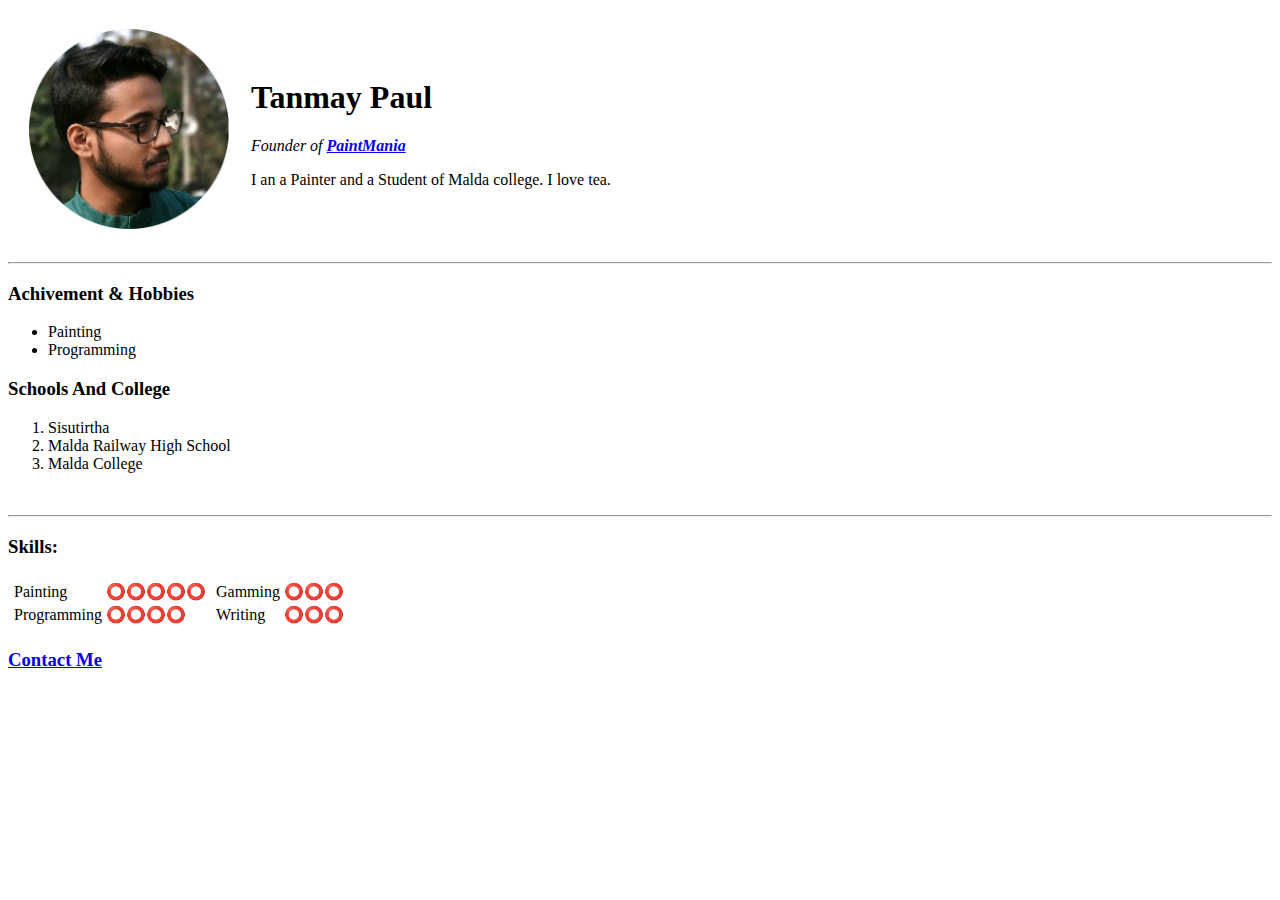
==== index.html @ 25acf755 "Add initial cv files" ====
<!DOCTYPE html>
<html lang="en">

<head>
  <meta charset="UTF-8">
  <meta name="viewport" content="width=device-width, initial-scale=1.0">
  <title>Tanmay's Personal Website</title>
</head>

<body>
  <table cellspacing="20">
    <tr>
      <td><img src="ProfilePicture.png" alt="ProfilePicture" width="200" height="200"></td>
      <td>
        <h1>Tanmay Paul</h1>
        <p><em>Founder of <strong><a href="https://www.facebook.com/Paint-Mania-1539037423063911/?ref=br_rs">PaintMania</a></strong></em></p>
        <p>I an a Painter and a Student of Malda college. I love tea.</p>
      </td>
    </tr>
  </table>
  <hr>
  <h3> Achivement & Hobbies </h3>
  <ul>
    <li>Painting</li>
    <li>Programming</li>
  </ul>
  <h3>Schools And College</h3>
  <ol>
    <li>Sisutirtha</li>
    <li>Malda Railway High School</li>
    <li>Malda College</li>
  </ol>
  <br>

  <hr>
  <h3>Skills:</h3>


  <table>
      <td>
        <table >
          <tr>
            <td>Painting</td>
            <td>⭕⭕⭕⭕⭕</td>
          </tr>

          <tr>
            <td>Programming</td>
            <td>⭕⭕⭕⭕</td>
          </tr>
        </table>
      </td>

      <td>
            <table >
              <tr>
                <td>Gamming</td>
                <td>⭕⭕⭕</td>
              </tr>

              <tr>
                <td>Writing</td>
                <td>⭕⭕⭕</td>
              </tr>
            </table>
      </td>

  </table>

  <h3><a href="/home/tanmay/Documents/Web Development/HTML-Personal Site/Contact.html">Contact Me</a></h3>
</body>

</html>
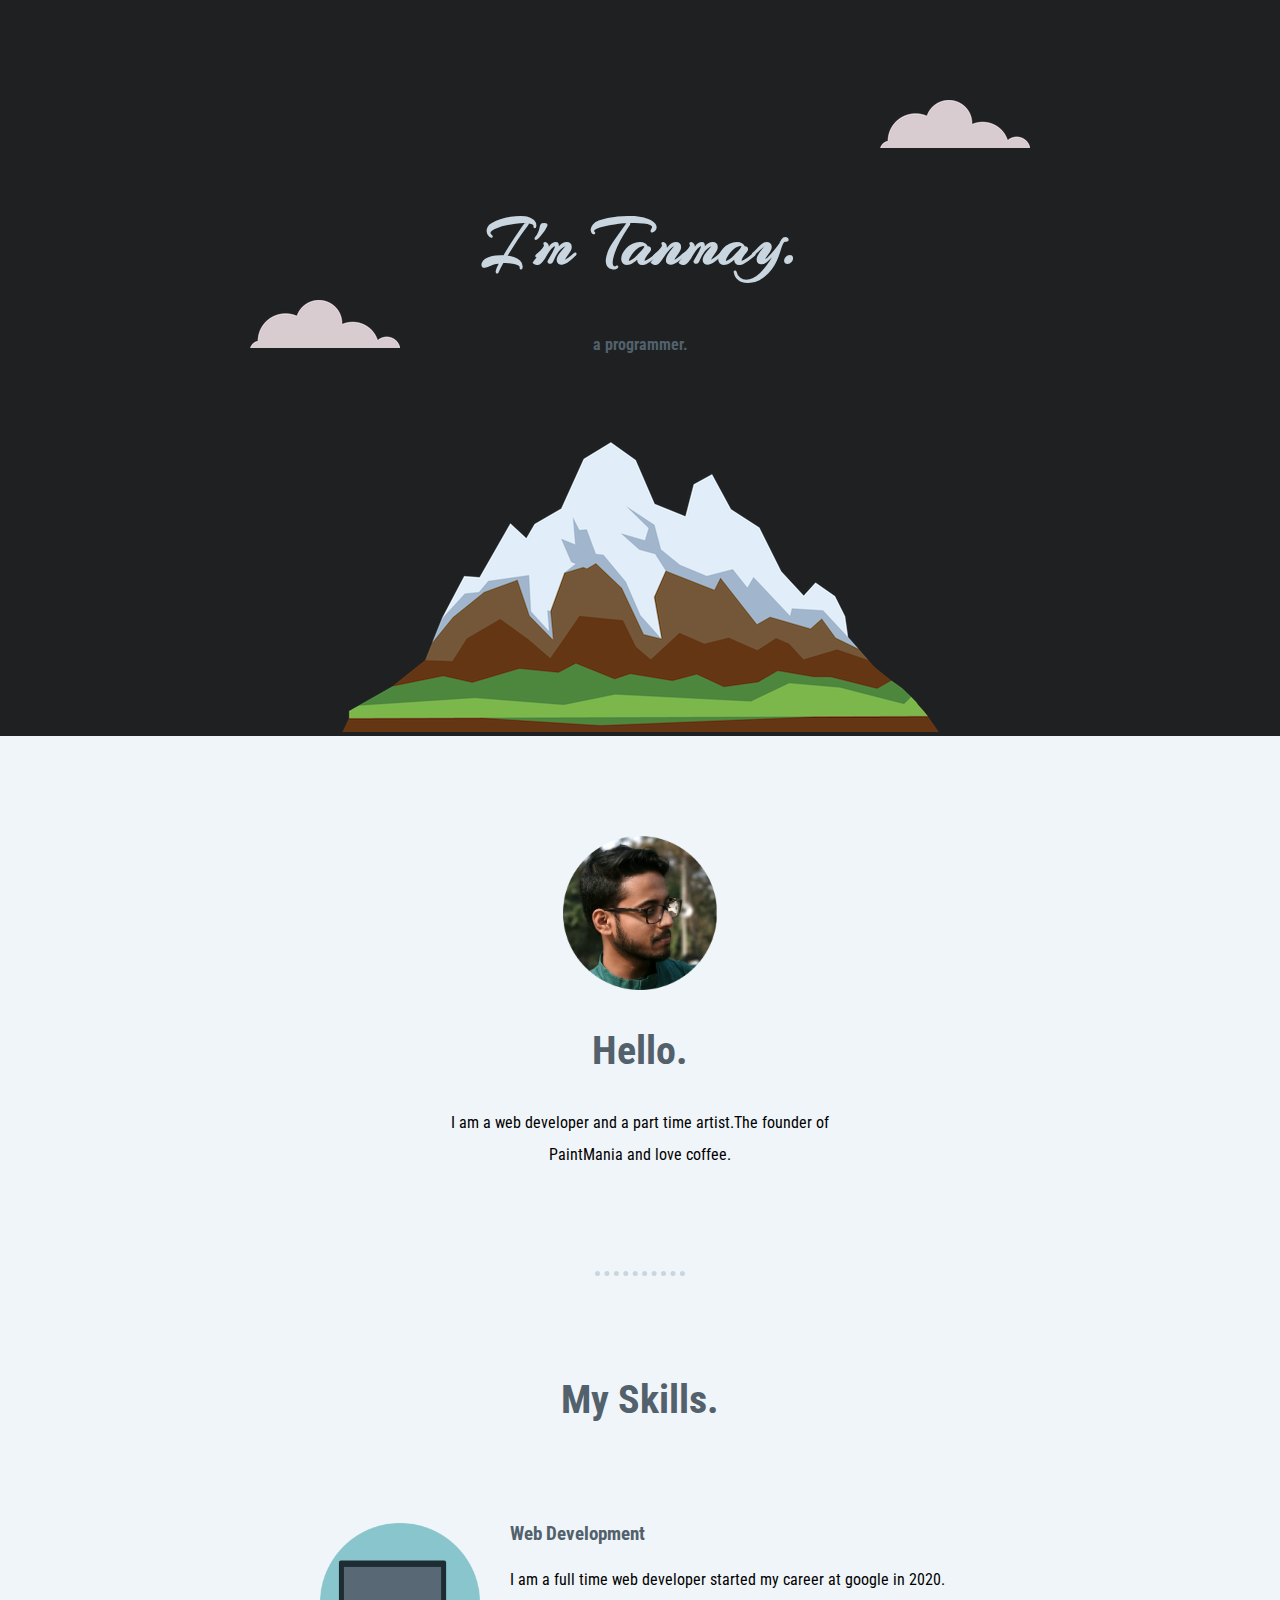
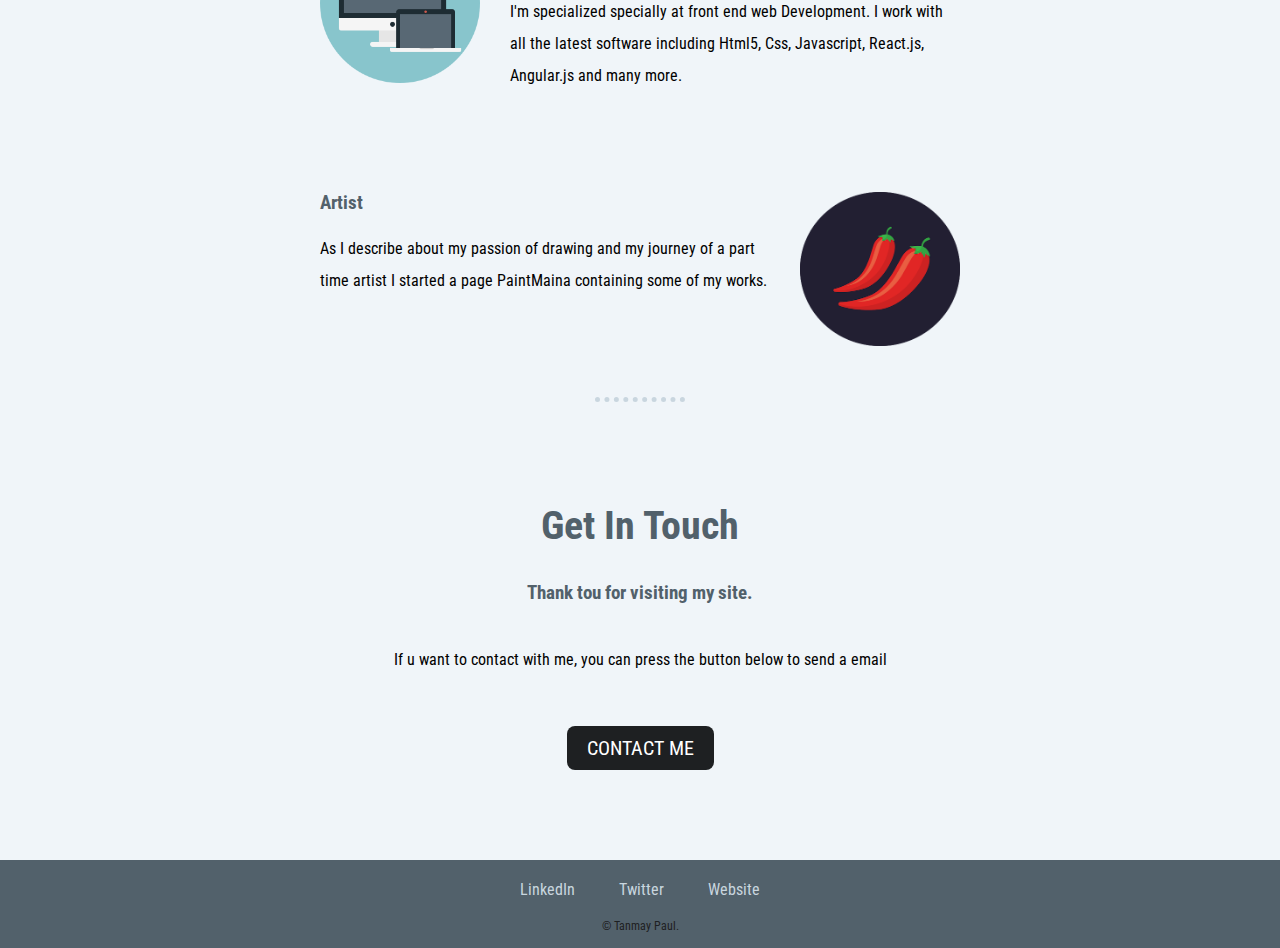
==== commit ae10fef9: "Add files via upload" ====
--- a/index.html
+++ b/index.html
@@ -1,73 +1,77 @@
-<!DOCTYPE html>
-<html lang="en">
-
-<head>
-  <meta charset="UTF-8">
-  <meta name="viewport" content="width=device-width, initial-scale=1.0">
-  <title>Tanmay's Personal Website</title>
-</head>
-
-<body>
-  <table cellspacing="20">
-    <tr>
-      <td><img src="ProfilePicture.png" alt="ProfilePicture" width="200" height="200"></td>
-      <td>
-        <h1>Tanmay Paul</h1>
-        <p><em>Founder of <strong><a href="https://www.facebook.com/Paint-Mania-1539037423063911/?ref=br_rs">PaintMania</a></strong></em></p>
-        <p>I an a Painter and a Student of Malda college. I love tea.</p>
-      </td>
-    </tr>
-  </table>
-  <hr>
-  <h3> Achivement & Hobbies </h3>
-  <ul>
-    <li>Painting</li>
-    <li>Programming</li>
-  </ul>
-  <h3>Schools And College</h3>
-  <ol>
-    <li>Sisutirtha</li>
-    <li>Malda Railway High School</li>
-    <li>Malda College</li>
-  </ol>
-  <br>
-
-  <hr>
-  <h3>Skills:</h3>
-
-
-  <table>
-      <td>
-        <table >
-          <tr>
-            <td>Painting</td>
-            <td>⭕⭕⭕⭕⭕</td>
-          </tr>
-
-          <tr>
-            <td>Programming</td>
-            <td>⭕⭕⭕⭕</td>
-          </tr>
-        </table>
-      </td>
-
-      <td>
-            <table >
-              <tr>
-                <td>Gamming</td>
-                <td>⭕⭕⭕</td>
-              </tr>
-
-              <tr>
-                <td>Writing</td>
-                <td>⭕⭕⭕</td>
-              </tr>
-            </table>
-      </td>
-
-  </table>
-
-  <h3><a href="/home/tanmay/Documents/Web Development/HTML-Personal Site/Contact.html">Contact Me</a></h3>
-</body>
-
-</html>
+<!DOCTYPE html>
+<html lang="en">
+<head>
+    <meta charset="UTF-8">
+    <meta name="viewport" content="width=device-width, initial-scale=1.0">
+    <title>Tanmay's CV</title>
+    <link rel="stylesheet" href="css\styles.css">
+    <link href="https://fonts.googleapis.com/css2?family=Arizonia&family=Condiment&family=Zhi+Mang+Xing&display=swap" rel="stylesheet">
+    <link href="https://fonts.googleapis.com/css2?family=Roboto+Condensed&display=swap" rel="stylesheet">
+<body>
+    
+  
+  
+  
+    <div class="top-container">
+        <h1>I'm Tanmay.</h1>
+        <h4>a programmer.</h4>
+        <img src="cloud.png" alt=""  class="left-cloud">
+        <img src="mountain.png" alt="">
+        <img src="cloud.png" alt=""  class="right-cloud">
+    </div>
+
+   
+   
+  
+    
+
+    <div class="middle-container">
+        <div class="profile">
+          <img src="Tanmay.png" alt="" class="profile-pic">
+          <h2>Hello.</h2>
+          <p class="intro">I am a web developer and a part time artist.The founder of PaintMania and love coffee. </p>
+        </div>
+        <hr>
+        <div class="skills">
+          <h2 clas="mySkills">My Skills.</h2>
+          <div class="skill-row">
+            <img class="laptop-img" src="laptop.png" alt="">
+            <h3>Web Development</h3>
+            <p>I am a full time web developer started my career at google in 2020. I'm specialized specially at front end web Development. I work with all the latest software including Html5, Css, Javascript, React.js, Angular.js and many more.</p>
+          </div>
+          <div class="skill-row">
+            <img class="chillies-img" src="chillies.png" alt="">
+            <h3>Artist</h3>
+            <p>As I describe about my passion of drawing and my journey of a part time artist I started a page PaintMaina containing some of my works.   </p>
+          </div>
+        </div>
+        <hr>
+        
+        
+     
+        
+
+        
+        
+        <div class="contact-me">
+          <h2>Get In Touch</h2>
+          <h3>Thank tou for visiting my site.</h3>
+          <p class="contact-message">If u want to contact with me, you can press the button below to send a email</p>
+          <a class="btn" href="mailto:paultanmay71@gmail.com">CONTACT ME</a>
+        </div>
+      </div>
+      
+      
+     
+     
+     
+     
+      <div class="bottom-container">
+        <a class="footer-link" href="https://www.linkedin.com/in/tanmay-paul-4104761b3/">LinkedIn</a>
+        <a class="footer-link" href="https://twitter.com/">Twitter</a>
+        <a class="footer-link" href="https://www.facebook.com/Paint-Mania-1539037423063911/">Website</a>
+        <p class="copyright">© Tanmay Paul.</p>
+      </div>
+      
+</body>
+</html>